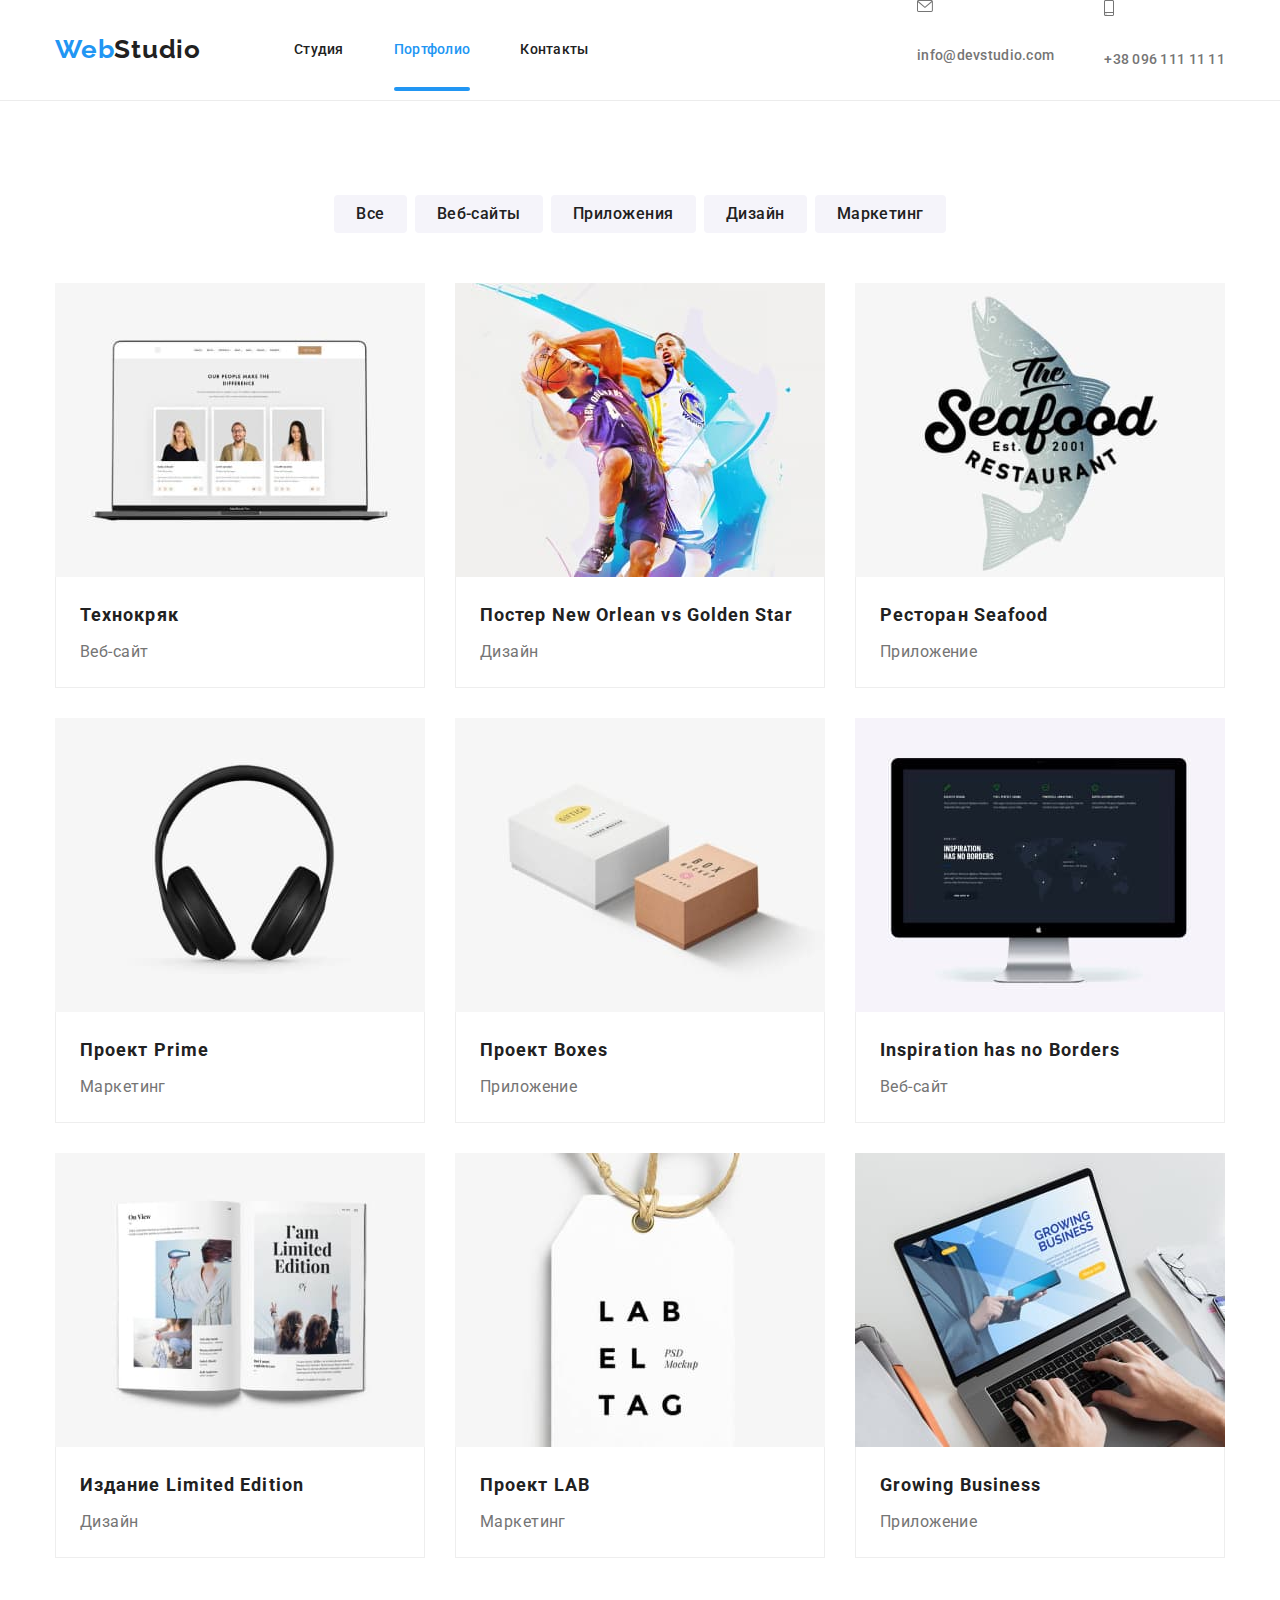
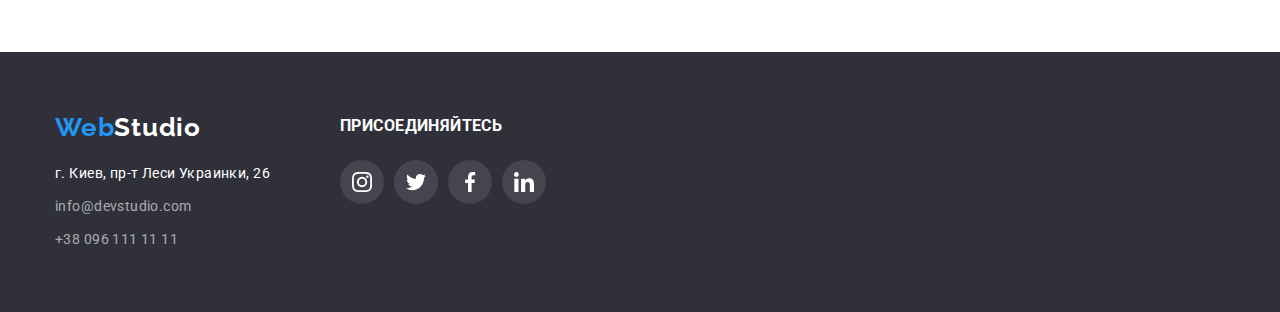
==== portfolio.html @ 1e90ae05 "Добавляет файлы из ДЗ №5" ====
<!DOCTYPE html>
<html lang="ru">
<head>
    <meta charset="UTF-8">
    <meta http-equiv="X-UA-Compatible" content="IE=edge">
    <meta name="viewport" content="width=device-width, initial-scale=1.0">
    <title>Портфолио</title>
    <link rel="preconnect" href="https://fonts.gstatic.com">
    <link href="https://fonts.googleapis.com/css2?family=Raleway:wght@700&family=Roboto:wght@400;500;700;900&display=swap" rel="stylesheet">
    <link rel="stylesheet" href="https://cdnjs.cloudflare.com/ajax/libs/modern-normalize/1.0.0/modern-normalize.css">
    <link rel="stylesheet" href="./css/styles.css" />
</head>
<body>
<header class="header">   
    <div class="container">
        <nav class="navigation">
            <a class="logo" href="./index.html" lang="en"><span class="accent-logo">Web</span>Studio</a>
             <ul class="list site-nav">
            <li class="site-nav-item"><a class="link nav-item" href="./index.html">Студия</a></li>
            <li class="site-nav-item"><a class="link nav-item current" href="./portfolio.html">Портфолио</a></li>
            <li class="site-nav-item"><a class="link nav-item" href="">Контакты</a></li>
        </ul>
        </nav>
        <ul class="list contacts">
            <li class="contacts-item">
                <svg class="contacts-icon" width="16" height="12">
                    <use href="./images/icons.svg#icon-envelope"></use>
                </svg>
                <a class="link" href="mailto:info@devstudio.com">info@devstudio.com</a></li>
            <li class="contacts-item">
                <svg class="contacts-icon" width="10" height="16">
                    <use href="./images/icons.svg#icon-smartphone"></use>
                </svg>
                <a class="link" href="tel:+380961111111">+38 096 111 11 11</a></li>
        </ul>
    </div>
  
</header>

<main>
<section class="section portfolio">  
    <div class="container">
        <h1 class="portfolio-section-title hidden">Наши работы</h1>
    <ul class="list portfolio-menu">
        <li class="portfolio-menu-item"><button type="button" class="button">Все</button></li>
        <li class="portfolio-menu-item"><button type="button" class="button">Веб-сайты</button></li>
        <li class="portfolio-menu-item"><button type="button" class="button">Приложения</button></li>
        <li class="portfolio-menu-item"><button type="button" class="button">Дизайн</button></li>
        <li class="portfolio-menu-item"><button type="button" class="button">Маркетинг</button></li>               
    </ul>
    <ul class="list portfolio-items">
        <li class="portfolio-item">
            <a class="link portfolio-item-link" href="">
                <div class="portfolio-thumb">
            <img class="portfolio-img" src="./images/portfolio/portfolio-item-1.jpg" alt="Технокряк" width="370" height="294">
            <div class="portfolio-overlay"><p class="overlay-description">Технокряк это современная площадка распространения коронавируса. Компании используют эту платформу для цифрового шпионажа и атак на защищённые сервера конкурентов.</p>
            </div></div>
            <div class="caption">
                <h3 class="title">Технокряк</h3>
                <p class="category">Веб-сайт</p>
            </div>
        </a>
        </li>
        <li class="portfolio-item">
            <a class="link portfolio-item-link" href="">
            <div class="portfolio-thumb">
                <img class="portfolio-img" src="./images/portfolio/portfolio-item-2.jpg" alt="Постер New Orlean vs Golden Star" width="370" height="294">
                <div class="portfolio-overlay"><p class="overlay-description">Технокряк это современная площадка распространения коронавируса. Компании используют эту платформу для цифрового шпионажа и атак на защищённые сервера конкурентов.</p>
                </div></div>
            <div class="caption">
                
                <h3 class="title">Постер New Orlean vs Golden Star</h3>
                <p class="category">Дизайн</p>
            </div>
        </a>
        </li>
        <li class="portfolio-item">
            <a class="link portfolio-item-link" href="">
                <div class="portfolio-thumb">
            <img class="portfolio-img" src="./images/portfolio/portfolio-item-3.jpg" alt="Ресторан Seafood" width="370" height="294">
            <div class="portfolio-overlay"><p class="overlay-description">Технокряк это современная площадка распространения коронавируса. Компании используют эту платформу для цифрового шпионажа и атак на защищённые сервера конкурентов.</p>
            </div></div>
            <div class="caption">
                
                <h3 class="title">Ресторан Seafood</h3>
                <p class="category">Приложение</p>
            </div>
        </a>
        </li>
        <li class="portfolio-item">
            <a class="link portfolio-item-link" href="">
                <div class="portfolio-thumb">
            <img class="portfolio-img" src="./images/portfolio/portfolio-item-4.jpg" alt="Проект Prime" width="370" height="294">
            <div class="portfolio-overlay"><p class="overlay-description">Технокряк это современная площадка распространения коронавируса. Компании используют эту платформу для цифрового шпионажа и атак на защищённые сервера конкурентов.</p>
            </div></div>
            <div class="caption">
                
                <h3 class="title">Проект Prime</h3>
                <p class="category">Маркетинг</p>
            </div>
        </a>
        </li>
        <li class="portfolio-item">
            <a class="link portfolio-item-link" href="">
                <div class="portfolio-thumb">
            <img class="portfolio-img" src="./images/portfolio/portfolio-item-5.jpg" alt="Проект Boxes" width="370" height="294">
            <div class="portfolio-overlay"><p class="overlay-description">Технокряк это современная площадка распространения коронавируса. Компании используют эту платформу для цифрового шпионажа и атак на защищённые сервера конкурентов.</p>
            </div></div>
            <div class="caption">
                
                <h3 class="title">Проект Boxes</h3>
                <p class="category">Приложение</p>
            </div>
        </a>
        </li>
        <li class="portfolio-item">
            <a class="link portfolio-item-link" href="">
                <div class="portfolio-thumb">
            <img class="portfolio-img" src="./images/portfolio/portfolio-item-6.jpg" alt="Inspiration has no Borders" width="370" height="294">
            <div class="portfolio-overlay"><p class="overlay-description">Технокряк это современная площадка распространения коронавируса. Компании используют эту платформу для цифрового шпионажа и атак на защищённые сервера конкурентов.</p>
            </div></div>
            <div class="caption">
                
                <h3 class="title">Inspiration has no Borders</h3>
                <p class="category">Веб-сайт</p>
            </div>
        </a>
        </li>
        <li class="portfolio-item">
            <a class="link portfolio-item-link" href="">
                <div class="portfolio-thumb">
            <img class="portfolio-img" src="./images/portfolio/portfolio-item-7.jpg" alt="Издание Limited Edition" width="370" height="294">
            <div class="portfolio-overlay"><p class="overlay-description">Технокряк это современная площадка распространения коронавируса. Компании используют эту платформу для цифрового шпионажа и атак на защищённые сервера конкурентов.</p>
            </div></div>
            <div class="caption">
                
                <h3 class="title">Издание Limited Edition</h3>
                <p class="category">Дизайн</p>
            </div>
        </a>
        </li>
        <li class="portfolio-item">
            <a class="link portfolio-item-link" href="">
                <div class="portfolio-thumb">
            <img class="portfolio-img" src="./images/portfolio/portfolio-item-8.jpg" alt="Проект LAB" width="370" height="294">
            <div class="portfolio-overlay"><p class="overlay-description">Технокряк это современная площадка распространения коронавируса. Компании используют эту платформу для цифрового шпионажа и атак на защищённые сервера конкурентов.</p>
            </div></div>
            <div class="caption">
                
                <h3 class="title">Проект LAB</h3>
                <p class="category">Маркетинг</p>
            </div>
        </a>
        </li>
        <li class="portfolio-item">
            <a class="link portfolio-item-link" href="">
                <div class="portfolio-thumb">
            <img class="portfolio-img" src="./images/portfolio/portfolio-item-9.jpg" alt="Growing Business" width="370" height="294">
            <div class="portfolio-overlay"><p class="overlay-description">Технокряк это современная площадка распространения коронавируса. Компании используют эту платформу для цифрового шпионажа и атак на защищённые сервера конкурентов.</p>
            </div></div>
            <div class="caption">
                
                <h3 class="title">Growing Business</h3>
                <p class="category">Приложение</p>
            </div>
        </a>
        </li>
    </ul>
    </div>
</section>  


</main>

<footer class="footer">
    
    <div class="container">
        <div class="footer-flex">
        <div class="footer-contacts">
            <a class="logo alt-logo" href="./index.html" lang="en"><span class="accent-logo">Web</span>Studio</a>
        <address class="adress">
               
        <ul class="list">
            <li class="list-item">г. Киев, пр-т Леси Украинки, 26</li>
            <li class="transp list-item"><a class="link" href="mailto:info@devstudio.com">info@devstudio.com</a></li>
            <li class="transp list-item"><a class="link" href="tel:+380961111111">+38 096 111 11 11</a></li>
        </ul>
    
        </address>
    </div>
    <div class="add">
      <h3 class="title">присоединяйтесь</h3> 
      <div class="social-links">
      <a class="link social-link" href="" target="_blank" rel="noopener, noreferer">
        <svg class="social-icon" width="20" height="20">
            <use href="./images/icons.svg#icon-instagram-2"></use>
        </svg>
     </a>
     <a class="link social-link" href="" target="_blank" rel="noopener, noreferer">
         <svg class="social-icon" width="20" height="20">
             <use href="./images/icons.svg#icon-twitter-1"></use>
         </svg>
      </a>
      <a class="link social-link" href="" target="_blank" rel="noopener, noreferer">
         <svg class="social-icon" width="20" height="20">
             <use href="./images/icons.svg#icon-facebook-1"></use>
         </svg>
      </a>
      <a class="link social-link" href="" target="_blank" rel="noopener, noreferer">
         <svg class="social-icon" width="20" height="20">
             <use href="./images/icons.svg#icon-linkedin-1"></use>
         </svg>
      </a> 
      </div>
    </div>
    </div>
    </div>
       
    </footer>
   
    </body>
    </html>
---- css/styles.css ----
:root {
  --main-text-color: #757575;
  --title-color: #212121;
  --accent-color: #2196f3;
  --alt-title-color: #ffffff;
  --alt-text-color: #ffffff;
  --transp-text-color: rgba(255, 255, 255, 0.6);

  --background-color: #ffffff;
  --second-background-color: #f5f4fa;
  --dark-background-color: #2f303a;
  --logo-color: #afb1b8;

  --main-font: "Roboto", sans-serif;
  --logo-font: "Raleway", sans-serif;
}

html {
  box-sizing: border-box;
}

*,
*::before,
*::after {
  box-sizing: inherit;
}

body {
  background: var(--background-color);
  font-family: var(--main-font);
  font-size: 14px;
  line-height: 1.71;
  letter-spacing: 0.03em;
  color: var(--main-text-color);
}

h1,
h2,
h3,
h4,
h5,
h6 {
  margin: 0;
  margin: 0;
}
ul {
  margin: 0;
  padding: 0;
}

p {
  padding: 0;
  margin: 0;
}

.link,
.logo {
  color: inherit;
  text-decoration: none;
}

.link {
  transition: color 250ms cubic-bezier(0.4, 0, 0.2, 1),
    border-color 250ms cubic-bezier(0.4, 0, 0.2, 1);
}

.link:hover,
.link:focus {
  color: var(--accent-color);
}

.list {
  list-style: none;
}

.adress {
  font-style: inherit;
}

.container {
  width: 1200px;
  padding-left: 15px;
  padding-right: 15px;
  margin-left: auto;
  margin-right: auto;
}

.header .container {
  display: flex;
  align-items: center;
}

.navigation {
  display: flex;
  align-items: center;
}

.site-nav .site-nav-item:not(:last-child) {
  margin-right: 50px;
}

.contacts .contacts-item:not(:last-child) {
  margin-right: 50px;
}

.contacts .link {
  display: flex;
  align-items: center;
  padding-top: 32px;
  padding-bottom: 32px;
}

/* .contacts-item {
  display: flex;
  align-items: center;
  transition: color 250ms cubic-bezier(0.4, 0, 0.2, 1);
} */
.contacts-item:hover,
.contacts-item:focus {
  color: var(--accent-color);
}

.contacts-icon {
  margin-right: 10px;
  fill: currentColor;
}

.list.site-nav {
  display: flex;
}

.nav-item {
  display: block;
  padding-top: 32px;
  padding-bottom: 32px;
  font-weight: 500;
  line-height: 1.14;
  letter-spacing: 0.02em;
  color: var(--title-color);
}

.current {
  color: var(--accent-color);
  position: relative;
}

.current::after {
  content: "";
  display: block;
  position: absolute;
  bottom: -1.1px;
  background-color: var(--accent-color);
  width: 100%;
  height: 4px;
  border-radius: 2px;
}

.header .contacts {
  display: flex;
  margin-left: auto;
  font-weight: 500;
  line-height: 1.14;
  letter-spacing: 0.02em;
}

.header {
  border-bottom: 1px solid #ececec;
}
/* LOGO */

.logo {
  font-family: var(--logo-font);
  font-weight: 700;
  font-size: 26px;
  line-height: 1.19;
  letter-spacing: 0.03em;
  color: var(--title-color);
}

.alt-logo {
  color: var(--alt-title-color);
}

.accent-logo {
  color: var(--accent-color);
}

.header .logo {
  margin-right: 93px;
  padding-top: 24px;
  padding-bottom: 25px;
}

/* HERO */
.hero {
  display: flex;
  justify-content: center;
  align-items: center;
  margin-right: auto;
  margin-left: auto;
  padding-top: 200px;
  padding-bottom: 200px;
  max-width: 1600px;
  background-color: var(--dark-background-color);
  background-image: linear-gradient(
      rgba(47, 48, 58, 0.4),
      rgba(47, 48, 58, 0.4)
    ),
    url(../images/hero.jpg);
  background-size: cover;
  background-position: center;
}
.hero .container {
  text-align: center;
}

.hero-title {
  font-weight: 900;
  font-size: 44px;
  line-height: 1.36;
  text-align: center;
  letter-spacing: 0.06em;
  text-transform: uppercase;

  color: var(--alt-title-color);

  width: 696px;
  margin-left: auto;
  margin-right: auto;
  margin-bottom: 30px;
}

.button {
  cursor: pointer;
  border-radius: 4px;
  border: none;
}

.hero .button {
  font-weight: 700;
  font-size: 16px;
  line-height: 1.9;

  text-align: center;
  letter-spacing: 0.06em;
  color: var(--alt-text-color);

  background: var(--accent-color);
  width: 200px;
  height: 50px;
  box-shadow: 0px 4px 4px rgba(0, 0, 0, 0.15);
}

/* section */

.section {
  padding-top: 94px;
  padding-bottom: 94px;
}

.section.features {
  padding-bottom: 0;
}

.section-title {
  font-size: 36px;
  line-height: 1.17;
  text-align: center;
  letter-spacing: 0.03em;

  color: var(--title-color);
}

.section-title.centered {
  text-align: center;
  margin-bottom: 50px;
}
/* features */

.features .list {
  display: flex;
}

.features-list-item {
  width: 270px;
}

.features-list-item:not(:last-child) {
  margin-right: 30px;
}

.feature-pic {
  display: flex;
  align-items: center;
  justify-content: center;
  margin-bottom: 30px;
  height: 120px;
  background: var(--second-background-color);
  border-radius: 4px;
}

.features .title {
  font-size: 14px;
  line-height: 1.14;
  text-transform: uppercase;
  color: var(--title-color);
  margin-bottom: 10px;
}

.hidden {
  position: absolute !important;
  clip: rect(1px 1px 1px 1px);
  clip: rect(1px, 1px, 1px, 1px);
  padding: 0 !important;
  border: 0 !important;
  height: 1px !important;
  width: 1px !important;
  overflow: hidden;
}

/* work */
.work .list {
  display: flex;
}

.work .list-item:not(:last-child) {
  margin-right: 30px;
}

.working-pic {
  display: block;
}
.work-card {
  position: relative;
}
.overlay-work {
  position: absolute;
  display: flex;
  align-items: center;
  justify-content: center;
  bottom: 0;
  width: 100%;
  height: 70px;

  background-color: rgba(47, 48, 58, 0.8);
  color: var(--alt-title-color);
}

.work-description {
  font-size: 14px;
  line-height: 1.14;
  text-transform: uppercase;
}

/* team*/

.list.team-items {
  display: flex;
}

.team {
  background-color: var(--second-background-color);
}
.team-item {
  padding-bottom: 30px;
  background-color: var(--background-color);
  box-shadow: 0px 1px 3px rgba(0, 0, 0, 0.12), 0px 1px 1px rgba(0, 0, 0, 0.14),
    0px 2px 1px rgba(0, 0, 0, 0.2);
  border-radius: 0px 0px 4px 4px;
}

.team-item:not(:last-child) {
  margin-right: 30px;
}

.team-items .title {
  font-weight: 500;
  font-size: 16px;
  line-height: 1.19;
  text-align: center;
  color: var(--title-color);
  margin-bottom: 10px;
}
.team-item .team-item-pic {
  margin-bottom: 30px;
}

.specialty {
  font-size: 16px;
  line-height: 1.19;
  text-align: center;
  margin-bottom: 16px;
}

.social-links {
  display: flex;
  justify-content: center;
}

.social-link {
  display: flex;
  align-items: center;
  justify-content: center;
  width: 44px;
  height: 44px;
  border-radius: 50%;
  color: var(--logo-color);
  transition: color 250ms cubic-bezier(0.4, 0, 0.2, 1),
    background-color 250ms cubic-bezier(0.4, 0, 0.2, 1);
}

.social-link:not(:last-child) {
  margin-right: 10px;
}

.social-link:hover,
.social-link:focus {
  background-color: var(--accent-color);
  color: var(--alt-text-color);
}

.social-icon {
  fill: currentColor;
}

/* clients */

.clients {
  display: flex;
}

.client-link {
  display: flex;
  justify-content: center;
  align-items: center;
  width: 170px;
  height: 92px;
  border: 1px solid var(--logo-color);
  border-radius: 4px;
  color: var(--logo-color);
}

.client-link:hover,
.client-link:focus {
  border-color: var(--accent-color);
}

.client-list-item:not(:last-child) {
  margin-right: 30px;
}

.client-icon {
  fill: currentColor;
}

/* portfolio */

.portfolio-menu {
  display: flex;
  justify-content: center;
  margin-bottom: 50px;
}

.portfolio .button {
  padding: 6px 22px;

  font-weight: 500;
  font-size: 16px;
  line-height: 1.62;
  text-align: center;
  letter-spacing: 0.03em;
  color: var(--title-color);

  background: var(--second-background-color);
  border-width: 0px;
  box-shadow: none;
  transition-property: color, background-color, box-shadow;
  transition-duration: 250ms;
  transition-timing-function: cubic-bezier(0.4, 0, 0.2, 1);
}

.portfolio-menu-item:not(:last-child) {
  margin-right: 8px;
}

.portfolio .button:hover,
.portfolio .button:focus {
  color: var(--alt-text-color);
  background: var(--accent-color);
  box-shadow: 0px 3px 1px rgba(0, 0, 0, 0.1), 0px 1px 2px rgba(0, 0, 0, 0.08),
    0px 2px 2px rgba(0, 0, 0, 0.12);
  border-radius: 4px;
}

.list.portfolio-items {
  display: flex;
  flex-wrap: wrap;
}

.portfolio-item {
  margin-right: 30px;
  margin-bottom: 30px;
  transition: box-shadow 250ms cubic-bezier(0.4, 0, 0.2, 1);
}

.portfolio-item:hover,
.portfolio-item:focus {
  box-shadow: 0px 1px 1px rgba(0, 0, 0, 0.12), 0px 4px 4px rgba(0, 0, 0, 0.06),
    1px 4px 6px rgba(0, 0, 0, 0.16);
}

.caption {
  padding: 20px 24px;
  border: 1px solid #eeeeee;
  border-top: transparent;
}

.portfolio-item:nth-child(3n) {
  margin-right: 0px;
}

.portfolio-item:nth-last-child(-n + 3) {
  margin-bottom: 0;
}

.portfolio-img {
  display: block;
}

.portfolio-items .title {
  display: block;
  margin-bottom: 4px;
  font-weight: 700;
  font-size: 18px;
  line-height: 2;
  letter-spacing: 0.06em;
  color: var(--title-color);
}

.portfolio-items .category {
  display: block;
  font-size: 16px;
  line-height: 1.87;
  color: var(--main-text-color);
}

.portfolio-thumb {
  position: relative;
  overflow: hidden;
}

.portfolio-overlay {
  position: absolute;
  top: 0;
  width: 100%;
  height: 100%;
  padding: 63px 24px;
  background-color: var(--accent-color);

  transform: translatey(100%);
  transition-property: transform;
  transition-duration: 250ms;
  transition-timing-function: cubic-bezier(0.4, 0, 0.2, 1);
}

.overlay-description {
  font-size: 18px;
  line-height: 1, 56;
  color: var(--alt-text-color);
}

.portfolio-item-link:hover .portfolio-overlay,
.portfolio-item-link:focus .portfolio-overlay {
  transform: translatey(0);
}

/* footer */

.footer {
  background-color: var(--dark-background-color);
  padding-top: 60px;
  padding-bottom: 60px;
}
.footer .list {
  color: var(--alt-text-color);
}
.footer .logo {
  display: block;
  margin-bottom: 20px;
}

.footer .list-item {
  display: block;
}

.footer .list-item:not(:last-child) {
  margin-bottom: 9px;
}

.transp {
  color: var(--transp-text-color);
}

.footer-flex {
  display: flex;
}

.footer-contacts {
  margin-right: 70px;
}

.footer .title {
  text-transform: uppercase;
  color: var(--alt-title-color);
  margin-bottom: 20px;
}

.footer .social-link {
  background-color: rgba(255, 255, 255, 0.1);
  color: var(--alt-text-color);
}

.footer .social-link:hover {
  background-color: var(--accent-color);
}

/* Modal */

.backdrop {
  position: fixed;
  z-index: 10;
  top: 0;
  left: 0;
  width: 100%;
  height: 100%;
  background-color: rgba(0, 0, 0, 0.2);

  transition-property: opacity, visibility;
  transition-duration: 250ms;
  transition-timing-function: cubic-bezier(0.4, 0, 0.2, 1);
}

.modal {
  position: absolute;
  top: 50%;
  left: 50%;
  width: 528px;
  height: 581px;
  max-height: 100vh;
  overflow-y: auto;

  background: var(--background-color);
  box-shadow: 0px 1px 3px rgba(0, 0, 0, 0.12), 0px 1px 1px rgba(0, 0, 0, 0.14),
    0px 2px 1px rgba(0, 0, 0, 0.2);
  border-radius: 4px;
  transform: translate(-50%, -50%) scale(1);

  transition-property: transform, visibility, opacity;
  transition-duration: 250ms;
  transition-timing-function: cubic-bezier(0.4, 0, 0.2, 1);
}

.backdrop.is-hidden {
  visibility: hidden;
  opacity: 0;
  pointer-events: none;
}

.backdrop.is-hidden .modal {
  transform: translate(-50%, -50%) scale(0.5);
}

.modal-close {
  position: absolute;
  top: 8px;
  right: 8px;
  padding: 0;
  width: 30px;
  height: 30px;
  border-radius: 50%;
  background-color: var(--background-color);
  border: 1px solid rgba(0, 0, 0, 0.1);
}
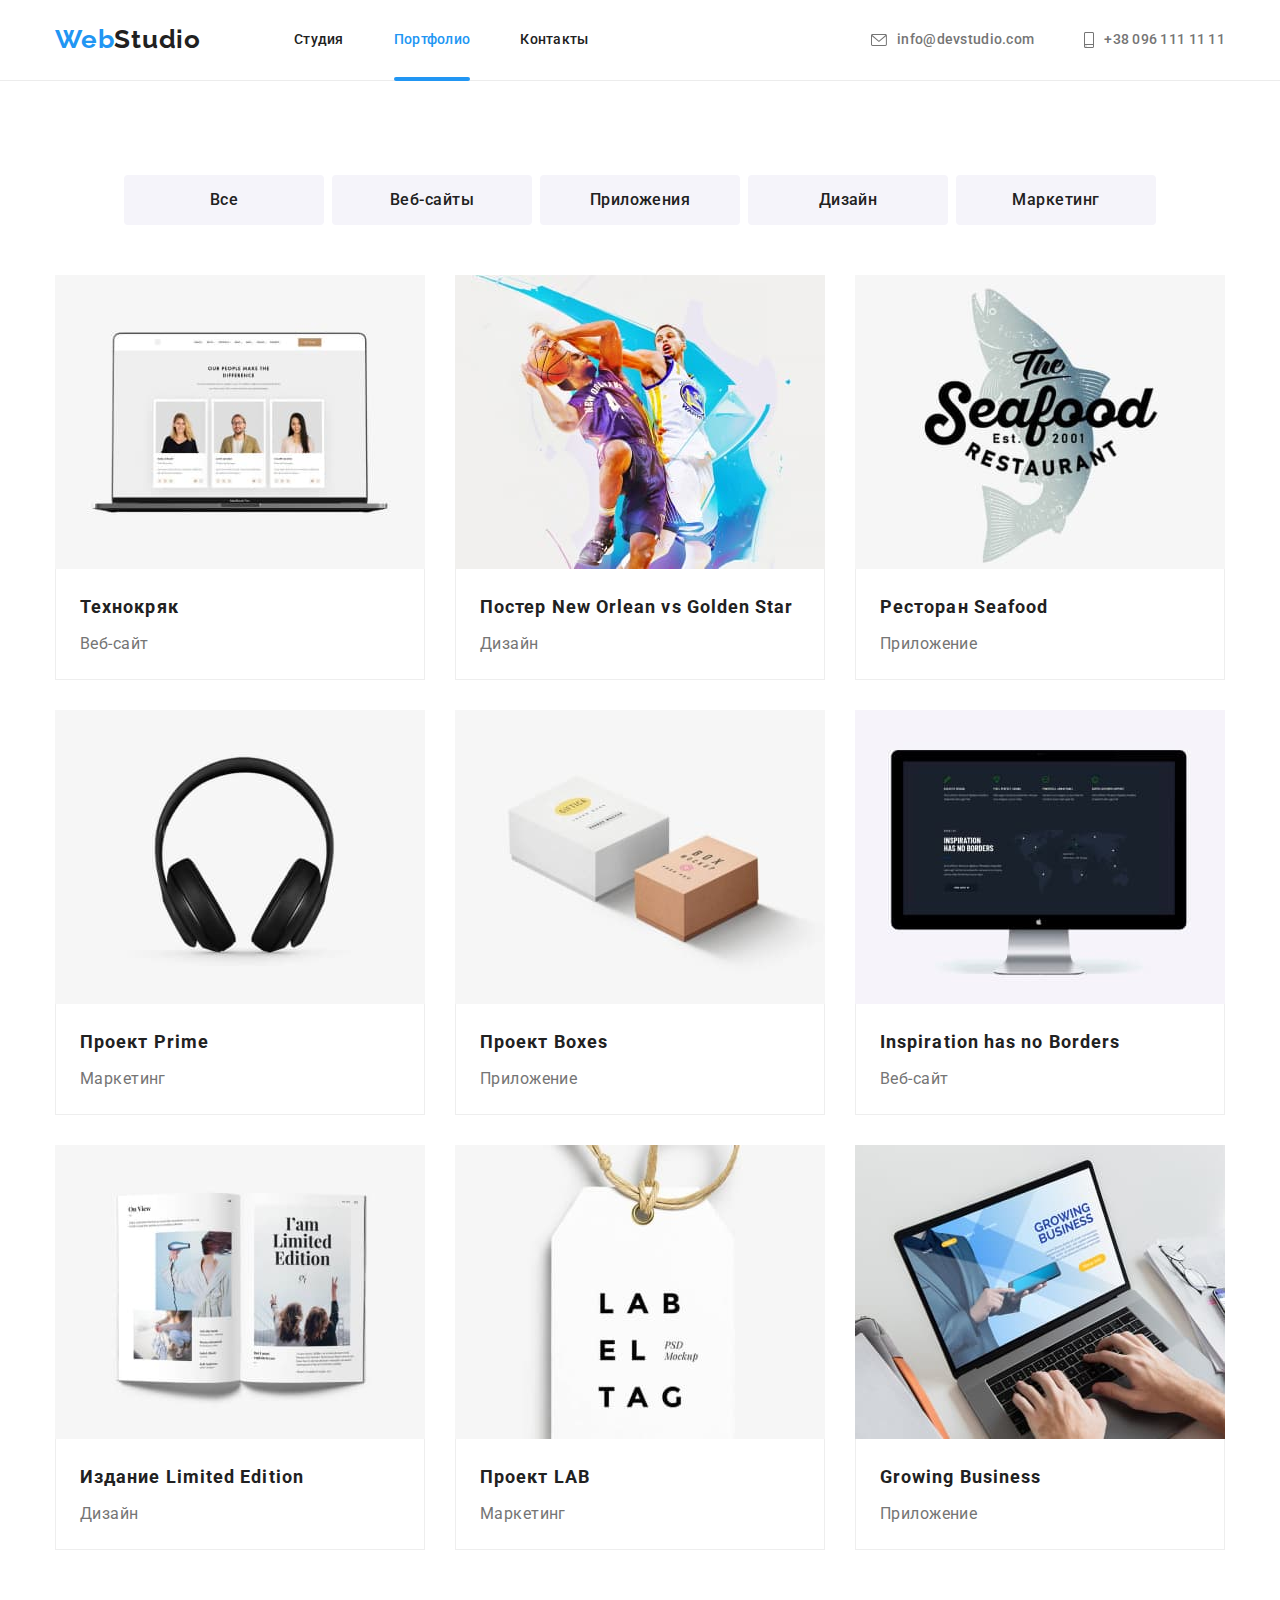
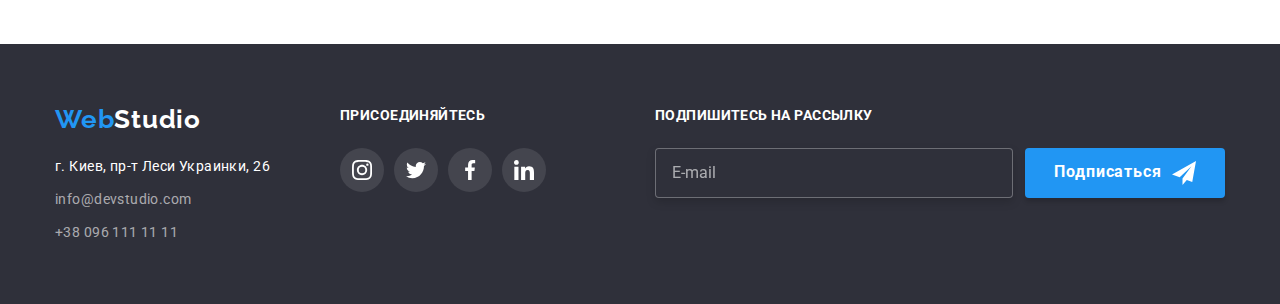
==== commit 1ed95748: "исправляет ошибки в Портфолио" ====
--- a/portfolio.html
+++ b/portfolio.html
@@ -23,15 +23,16 @@
         </nav>
         <ul class="list contacts">
             <li class="contacts-item">
-                <svg class="contacts-icon" width="16" height="12">
-                    <use href="./images/icons.svg#icon-envelope"></use>
-                </svg>
-                <a class="link" href="mailto:info@devstudio.com">info@devstudio.com</a></li>
+                
+                <a class="link" href="mailto:info@devstudio.com">
+                    <svg class="contacts-icon" width="16" height="12">
+                        <use href="./images/icons.svg#icon-envelope"></use>
+                    </svg>info@devstudio.com</a></li>
             <li class="contacts-item">
-                <svg class="contacts-icon" width="10" height="16">
+                
+                <a class="link" href="tel:+380961111111"><svg class="contacts-icon" width="10" height="16">
                     <use href="./images/icons.svg#icon-smartphone"></use>
-                </svg>
-                <a class="link" href="tel:+380961111111">+38 096 111 11 11</a></li>
+                </svg>+38 096 111 11 11</a></li>
         </ul>
     </div>
   
@@ -213,10 +214,21 @@
       </a> 
       </div>
     </div>
-    </div>
-    </div>
-       
-    </footer>
-   
-    </body>
-    </html>+    <form class="subscription-form">
+        <h3 class="subscription-form-title title">Подпишитесь на рассылку</h3>
+        <div class="subscription-form-fild">
+        <input class="mail-input" type="email" name="mail" id="mail" placeholder="E-mail">
+        <button class="button subscription-button" type="submit">Подписаться
+            <svg class="subscription-submit-icon" width="24" height="24">
+                <use href="./images/icons.svg#icon-send"></use>
+            </svg>
+        </button>
+        </div>
+        </div>
+        </form>
+        </div>
+           
+        </footer>
+        <script src="./js/modal.js"></script>
+        </body>
+        </html>--- a/css/styles.css
+++ b/css/styles.css
@@ -110,11 +110,6 @@
   padding-bottom: 32px;
 }
 
-/* .contacts-item {
-  display: flex;
-  align-items: center;
-  transition: color 250ms cubic-bezier(0.4, 0, 0.2, 1);
-} */
 .contacts-item:hover,
 .contacts-item:focus {
   color: var(--accent-color);
@@ -234,14 +229,9 @@
   cursor: pointer;
   border-radius: 4px;
   border: none;
-}
-
-.hero .button {
   font-weight: 700;
   font-size: 16px;
   line-height: 1.9;
-
-  text-align: center;
   letter-spacing: 0.06em;
   color: var(--alt-text-color);
 
@@ -249,6 +239,7 @@
   width: 200px;
   height: 50px;
   box-shadow: 0px 4px 4px rgba(0, 0, 0, 0.15);
+  text-align: center;
 }
 
 /* section */
@@ -610,6 +601,7 @@
 }
 
 .footer .title {
+  font-size: 14px;
   text-transform: uppercase;
   color: var(--alt-title-color);
   margin-bottom: 20px;
@@ -622,6 +614,53 @@
 
 .footer .social-link:hover {
   background-color: var(--accent-color);
+}
+
+/* Форма подписки */
+.subscription-form {
+  display: flex;
+  flex-direction: column;
+  flex-wrap: wrap;
+  margin-left: auto;
+}
+
+.subscription-form-title {
+  display: block;
+  font-weight: 700;
+}
+
+.mail-input {
+  margin-right: 12px;
+  width: 358px;
+  height: 50px;
+  background-color: var(--dark-background-color);
+  border: 1px solid rgba(255, 255, 255, 0.3);
+  box-sizing: border-box;
+  filter: drop-shadow(0px 4px 4px rgba(0, 0, 0, 0.15));
+  border-radius: 4px;
+  padding: 15px 16px;
+  color: var(--alt-text-color);
+}
+
+.mail-input::placeholder {
+  font-size: 16px;
+  line-height: 1.25;
+
+  color: rgba(255, 255, 255, 0.6);
+}
+.subscription-form-fild {
+  display: flex;
+}
+
+.subscription-button {
+  display: flex;
+  align-items: center;
+  justify-content: center;
+}
+
+.subscription-submit-icon {
+  fill: currentColor;
+  margin-left: 10px;
 }
 
 /* Modal */
@@ -648,6 +687,9 @@
   height: 581px;
   max-height: 100vh;
   overflow-y: auto;
+
+  padding-bottom: 40px;
+  padding-top: 40px;
 
   background: var(--background-color);
   box-shadow: 0px 1px 3px rgba(0, 0, 0, 0.12), 0px 1px 1px rgba(0, 0, 0, 0.14),
@@ -680,4 +722,145 @@
   border-radius: 50%;
   background-color: var(--background-color);
   border: 1px solid rgba(0, 0, 0, 0.1);
-}
+  transition: color 250ms cubic-bezier(0.4, 0, 0.2, 1);
+}
+
+.modal-close:hover,
+.modal-close:focus {
+  color: var(--accent-color);
+}
+
+.cross {
+  fill: currentColor;
+}
+
+.order-form {
+  display: flex;
+  flex-direction: column;
+  align-items: center;
+}
+
+.order-form-fild {
+  display: flex;
+  flex-direction: column;
+  width: 448px;
+}
+
+.order-form-fild {
+  margin-bottom: 10px;
+}
+
+.user-data {
+  height: 40px;
+  padding-left: 35px;
+  border: 1px solid rgba(33, 33, 33, 0.2);
+  border-radius: 4px;
+  outline: none;
+  transition: border-color 250ms cubic-bezier(0.4, 0, 0.2, 1);
+}
+
+.order-form-fild-label {
+  margin-bottom: 4px;
+  font-size: 12px;
+  line-height: 1.14;
+  letter-spacing: 0.01em;
+}
+
+.order-form-title {
+  margin-bottom: 12px;
+
+  font-weight: 700;
+  font-size: 20px;
+  line-height: 1.15;
+
+  color: var(--title-color);
+}
+.order-form-fild {
+  position: relative;
+}
+
+.user-data:focus {
+  border-color: var(--accent-color);
+}
+
+.user-data:focus + .user-icon {
+  fill: var(--accent-color);
+}
+
+.user-icon {
+  position: absolute;
+  bottom: 14px;
+  left: 14px;
+  transition: fill 250ms cubic-bezier(0.4, 0, 0.2, 1);
+}
+
+.user-massage-fild {
+  margin-bottom: 20px;
+}
+
+.user-massage {
+  box-sizing: border-box;
+  height: 120px;
+  padding: 12px 16px;
+  resize: none;
+}
+
+.user-massage::placeholder {
+  line-height: 1.14;
+  letter-spacing: 0.01em;
+
+  color: rgba(117, 117, 117, 0.5);
+}
+
+.checkbox-link {
+  color: var(--accent-color);
+  /* text-decoration: underline; */
+}
+
+.user-checkbox-fild {
+  display: flex;
+  flex-direction: row-reverse;
+  align-items: center;
+}
+
+.checkbox-fild-label {
+  display: flex;
+}
+
+.box {
+  display: flex;
+  position: relative;
+  width: 16px;
+  height: 15px;
+  margin-right: 7px;
+  border: 2px solid #212121;
+  border-radius: 2px;
+  transition: background-color 250ms cubic-bezier(0.4, 0, 0.2, 1),
+    border-color 250ms cubic-bezier(0.4, 0, 0.2, 1);
+}
+
+.icon-check {
+  position: absolute;
+  top: 2px;
+  left: 1px;
+  fill: var(--alt-text-color);
+  opacity: 0;
+  transition: opacity 250ms cubic-bezier(0.4, 0, 0.2, 1);
+}
+.user-checkbox:checked ~ .box {
+  border-color: transparent;
+  background-color: var(--accent-color);
+}
+.user-checkbox:checked ~ .box .icon-check {
+  opacity: 1;
+}
+
+.order-button {
+  margin-top: 30px;
+  transition: background-color 250ms cubic-bezier(0.4, 0, 0.2, 1);
+}
+
+.order-button:hover,
+.order-button:focus {
+  background-color: #188ce8;
+}
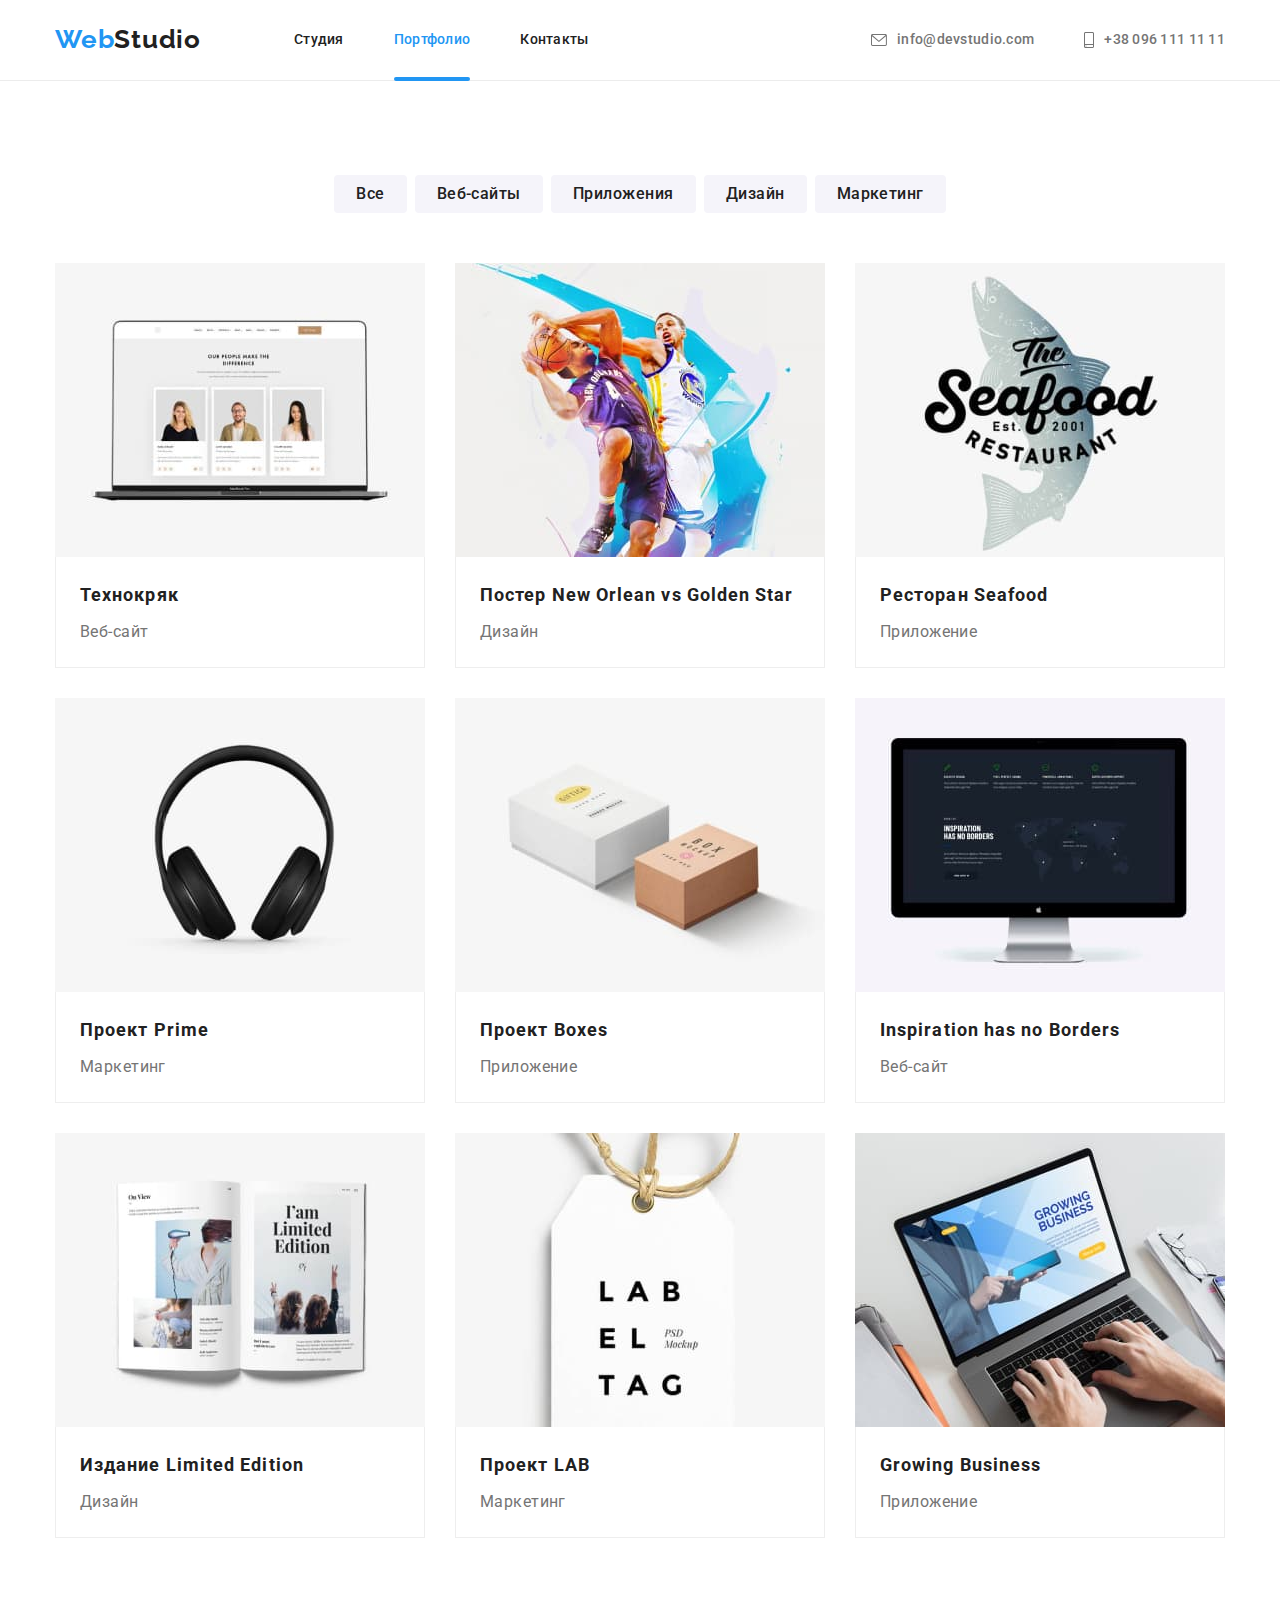
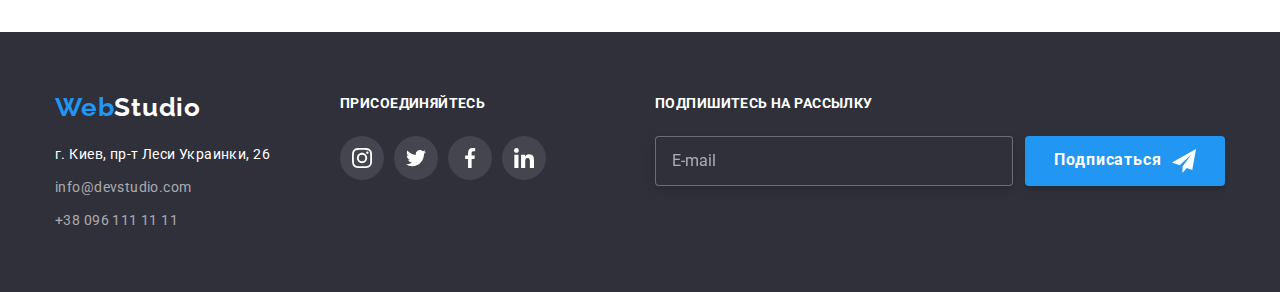
==== commit b1090565: "Исправляет ошибки" ====
--- a/portfolio.html
+++ b/portfolio.html
@@ -43,11 +43,11 @@
     <div class="container">
         <h1 class="portfolio-section-title hidden">Наши работы</h1>
     <ul class="list portfolio-menu">
-        <li class="portfolio-menu-item"><button type="button" class="button">Все</button></li>
-        <li class="portfolio-menu-item"><button type="button" class="button">Веб-сайты</button></li>
-        <li class="portfolio-menu-item"><button type="button" class="button">Приложения</button></li>
-        <li class="portfolio-menu-item"><button type="button" class="button">Дизайн</button></li>
-        <li class="portfolio-menu-item"><button type="button" class="button">Маркетинг</button></li>               
+        <li class="portfolio-menu-item"><button type="button" class="portfolio-button">Все</button></li>
+        <li class="portfolio-menu-item"><button type="button" class="portfolio-button">Веб-сайты</button></li>
+        <li class="portfolio-menu-item"><button type="button" class="portfolio-button">Приложения</button></li>
+        <li class="portfolio-menu-item"><button type="button" class="portfolio-button">Дизайн</button></li>
+        <li class="portfolio-menu-item"><button type="button" class="portfolio-button">Маркетинг</button></li>               
     </ul>
     <ul class="list portfolio-items">
         <li class="portfolio-item">
@@ -224,10 +224,11 @@
             </svg>
         </button>
         </div>
-        </div>
+       
+    
         </form>
         </div>
-           
+        </div>   
         </footer>
         <script src="./js/modal.js"></script>
         </body>
--- a/css/styles.css
+++ b/css/styles.css
@@ -452,9 +452,15 @@
   margin-bottom: 50px;
 }
 
-.portfolio .button {
+.portfolio-button {
   padding: 6px 22px;
-
+  height: 38px;
+  cursor: pointer;
+  border-radius: 4px;
+  border: none;
+
+  box-shadow: 0px 4px 4px rgba(0, 0, 0, 0.15);
+  text-align: center;
   font-weight: 500;
   font-size: 16px;
   line-height: 1.62;
@@ -474,8 +480,8 @@
   margin-right: 8px;
 }
 
-.portfolio .button:hover,
-.portfolio .button:focus {
+.portfolio-button:hover,
+.portfolio-button:focus {
   color: var(--alt-text-color);
   background: var(--accent-color);
   box-shadow: 0px 3px 1px rgba(0, 0, 0, 0.1), 0px 1px 2px rgba(0, 0, 0, 0.08),
@@ -812,9 +818,9 @@
   color: rgba(117, 117, 117, 0.5);
 }
 
-.checkbox-link {
+/* .agreement-link {
   color: var(--accent-color);
-  /* text-decoration: underline; */
+
 }
 
 .user-checkbox-fild {
@@ -825,6 +831,7 @@
 
 .checkbox-fild-label {
   display: flex;
+  align-items: center;
 }
 
 .box {
@@ -847,12 +854,41 @@
   opacity: 0;
   transition: opacity 250ms cubic-bezier(0.4, 0, 0.2, 1);
 }
-.user-checkbox:checked ~ .box {
+.user-checkbox:checked .box {
   border-color: transparent;
   background-color: var(--accent-color);
 }
 .user-checkbox:checked ~ .box .icon-check {
   opacity: 1;
+} */
+.agreement-link {
+  color: var(--accent-color);
+}
+
+.agreement-label {
+  display: flex;
+  justify-content: center;
+  align-items: center;
+}
+
+.agreement-label::before {
+  content: "";
+  display: inline-block;
+  width: 16px;
+  height: 15px;
+  margin-right: 7px;
+  border: 2px solid #212121;
+  border-radius: 2px;
+  transition: background-color 250ms cubic-bezier(0.4, 0, 0.2, 1),
+    border-color 250ms cubic-bezier(0.4, 0, 0.2, 1);
+}
+.agreement-checkbox:checked ~ .agreement-label::before {
+  border-color: var(--accent-color);
+  background-color: var(--accent-color);
+  background-image: url(../images/сheck.svg);
+  background-repeat: no-repeat;
+  background-position: center;
+  background-size: contain;
 }
 
 .order-button {
